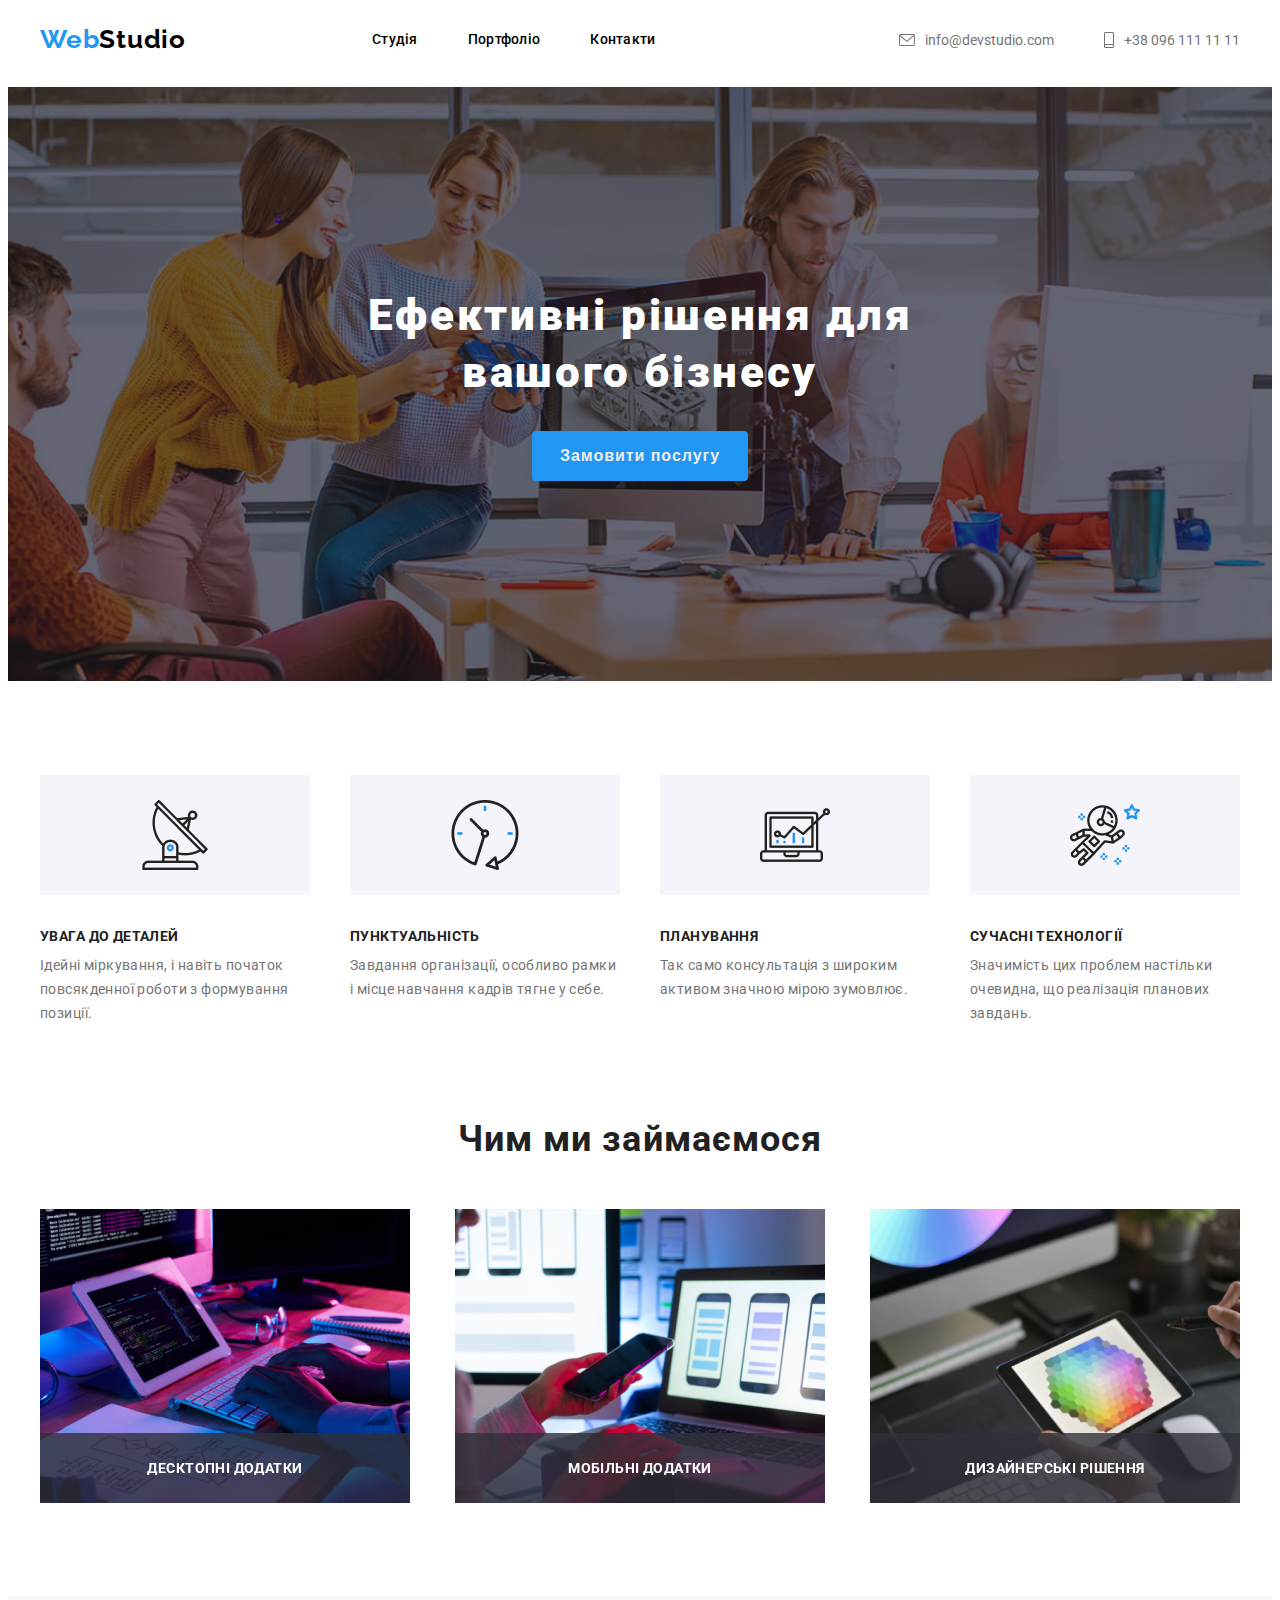
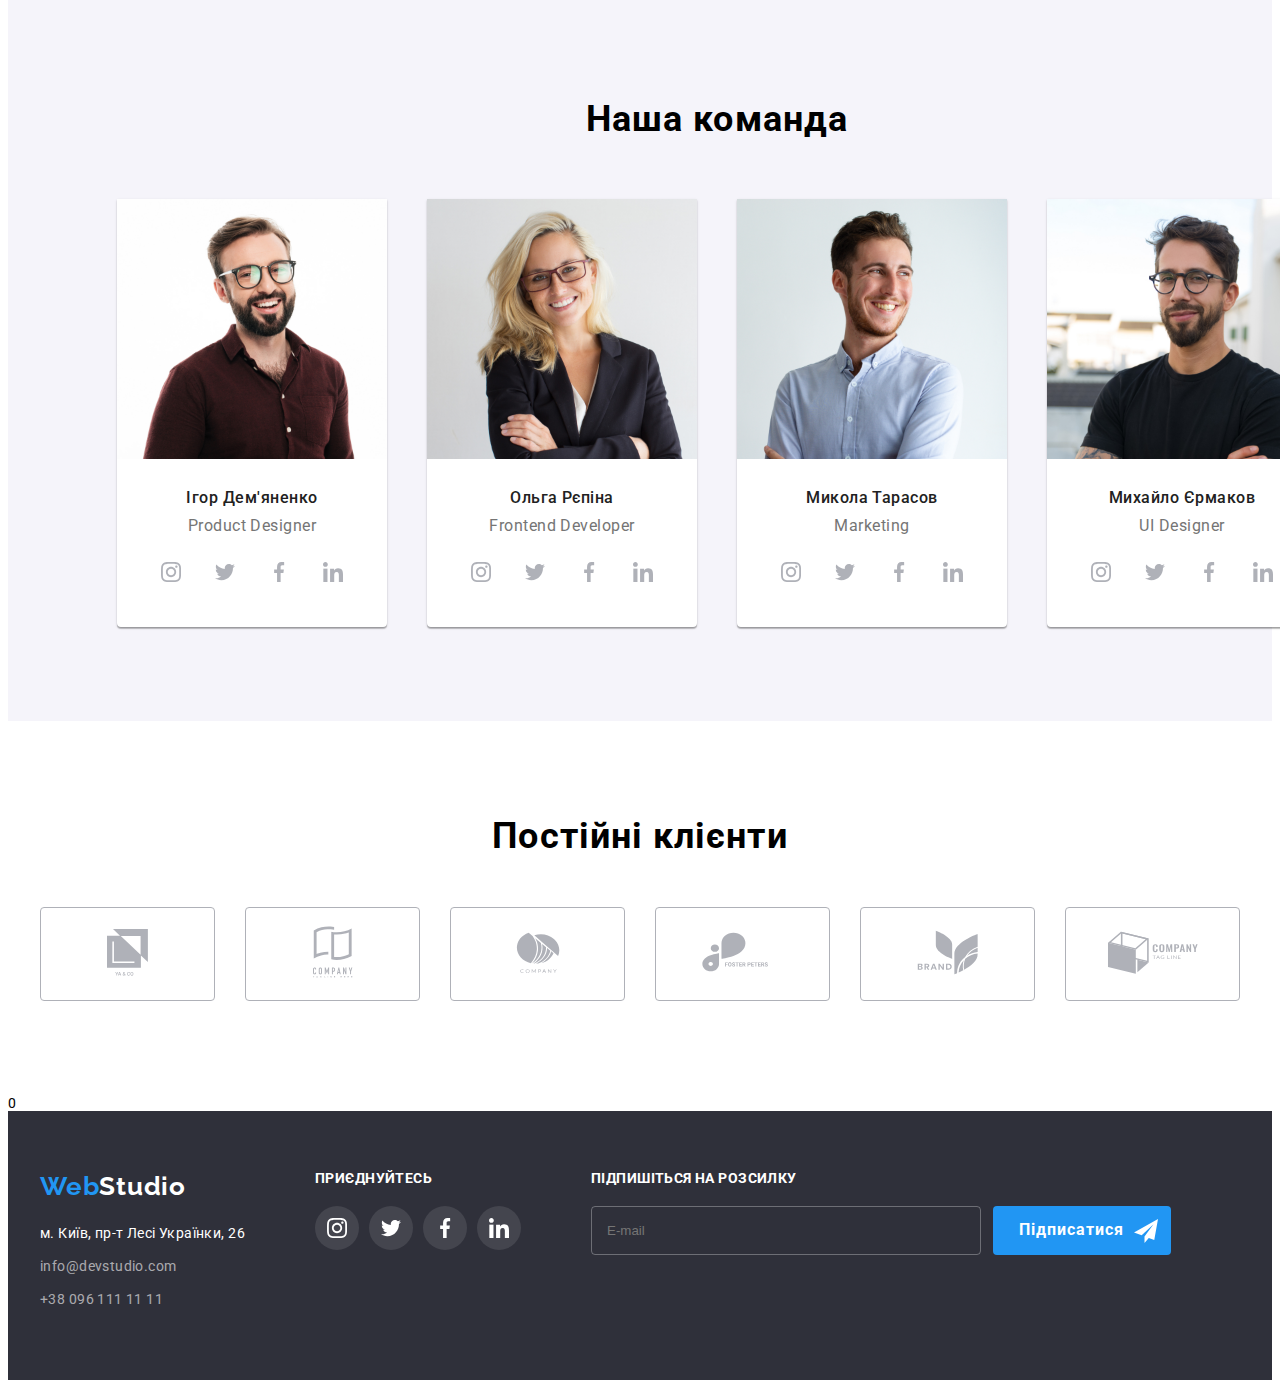
==== index.html @ 71ca3d5e "web2.0" ====
<!DOCTYPE html>
<html lang="en">
    <head>
        <meta charset="UTF-8">
        <meta name="viewport" content="width=device-width, initial-scale=1.0"> 
        <title>Document</title>

        <link
        rel="stylesheet"
        href="https://cdnjs.cloudflare.com/ajax/libs/modern-normalize/2.0.0/modern-normalize.min.css"
        integrity="sha512-4xo8blKMVCiXpTaLzQSLSw3KFOVPWhm/TRtuPVc4WG6kUgjH6J03IBuG7JZPkcWMxJ5huwaBpOpnwYElP/m6wg=="
        crossorigin="anonymous"
        referrerpolicy="no-referrer"/>

         <link rel="preconnect" href="https://fonts.googleapis.com">
         <link rel="preconnect" href="https://fonts.gstatic.com" crossorigin>
         <link href="https://fonts.googleapis.com/css2?family=Raleway:wght@700&family=Roboto:wght@400;500;700;900&display=swap" rel="stylesheet">


        <link rel="stylesheet" href="./css/reset.css">

        <link rel="stylesheet" href="./css/styles.css">

    </head>
    <body id="body">
        <header id="header" class="header">

     
                <div class="container">
                    <div class="header-wrap">
                        <a class="logo">Web<span class="logo-header">Studio</span> </a>
                    
                        <nav class="nav">

                            <ul class="nav-list">
                                <li class="nav-list-item"><a class="nav-list-link" href="./index.html">Студія</a></li>
                                <li class="nav-list-item"><a class="nav-list-link" href="./portfolio.html">Портфоліо</a></li>
                                <li class="nav-list-item"><a class="nav-list-link" href="">Контакти</a></li>
                            </ul>
                            

                        </nav>

                            <ul class="contacts-list">
                                <li class="contact-list-item">
                                    <a class="contact-list-link" href="">
                                        <svg class="contact-list-svg" width="16" height="12">
                                            <use href="./symbol-defs.svg#icon-email"></use>
                                        </svg>
                                        info@devstudio.com
                                    </a>
                                   
                                <li class="contact-list-item">
                                    <a class="contact-list-link" href="">
                                        <svg class="contact-list-svg" width="10" height="16">
                                            <use href="./symbol-defs.svg#icon-phone"></use>
                                        </svg> 
                                        +38 096 111 11 11
                                    </a>
                                    
                                </li>
                            </ul>
                    </div>
                </div>
        </header>

      <main>
        
        
        <!-- <script data-name="BMC-Widget" data-cfasync="false" src="https://cdnjs.buymeacoffee.com/1.0.0/widget.prod.min.js" data-id="75plast" data-description="Support me on Buy me a coffee!" data-message="" data-color="#5F7FFF" data-position="Right" data-x_margin="18" data-y_margin="18"></script> -->

            <section class="section-hero">

            <div class="container">

                <h1 class="section-hero-title">Ефективні рішення для вашого бізнесу</h1>

                <button class="section-hero-btn" data-modal-open>Замовити послугу</button>

            </div>
            </section>

    

    
            <section class="section-features">
                
                    <div class="container">
                        <ul class="feautures-list">
                            <li class="feauture-list-item feautures-list-img-first">
                                <h4 class="feautures-list-title">УВАГА ДО ДЕТАЛЕЙ</h4>
                                <p class="feautures-list-descript">Ідейні міркування, і навіть початок повсякденної роботи з формування позиції.</p>
                            </li>

                            <li class="feauture-list-item feautures-list-img-second">
                                <h4 class="feautures-list-title">ПУНКТУАЛЬНІСТЬ</h4>
                                <p class="feautures-list-descript">Завдання організації, особливо рамки і місце навчання кадрів тягне у себе.</p>
                            </li>

                            <li class="feauture-list-item feautures-list-img-third">
                                <h4 class="feautures-list-title">ПЛАНУВАННЯ</h4>
                                <p class="feautures-list-descript">Так само консультація з широким активом значною мірою зумовлює.</p>
                            </li>

                            <li class="feauture-list-item feautures-list-img-fourth">
                                <h4 class="feautures-list-title">СУЧАСНІ ТЕХНОЛОГІЇ</h4>
                                <p class="feautures-list-descript">Значимість цих проблем настільки очевидна, що реалізація планових завдань.</p>
                            </li>
                        </ul>
                    
                </div>
            </section>


            <section class="section-work">
            <div class="container">
                
                    <h2 class="section-work-title">Чим ми займаємося</h2>

                    <ul class="work-list">
                        <li class="work-list-item">
                            <div class="work-list-wrap">
                                <img class="work-list-img" src="./img/section-work-first.jpg" alt="">
                                <p class="work-list-desc">Десктопні додатки</p>
                            </div>
                        </li>
                        <li class="work-list-item">
                            <div class="work-list-wrap">
                                <img class="work-list-img" src="./img/section-work-second.jpg" alt="">
                                <p class="work-list-desc">Мобільні додатки</p>
                            </div>
                        </li>
                        <li class="work-list-item">
                            <div class="work-list-wrap">
                                <img class="work-list-img" src="./img/section-work-third.jpg" alt="">
                                <p class="work-list-desc">Дизайнерські рішення</p>
                            </div>
                        </li>
                    </ul>

            </div>
            </section>

         

            <section class="section-team">
            <div class="container">
                
                    <h4 class="section-team-title">Наша команда</h4>

                <ul class="team-list">
                    <li class="team-list-item">
                        <img class="team-list-img" src="./img/igor.jpg" alt="">
                        <div>
                            <h4 class="team-list-title">Ігор Дем'яненко</h4>
                            <p class="team-list-descript">Product Designer</p>
                        </div lclass="team-info">

                        <ul class="icons-list">
                            <li class="icons-list-item">
                                <a class="icons-list-link" href="">
                                    <svg  class="icons-list-svg" width="20" height="20">
                                        <use href="./symbol-defs.svg#icon-instagram"></use>
                                    </svg>
                                </a>
                            </li>
                            <li class="icons-list-item">
                                <a class="icons-list-link" href="">
                                    <svg class="icons-list-svg" width="20" height="20">
                                        <use href="./symbol-defs.svg#icon-twitter"></use>
                                    </svg>
                                </a>
                            </li>
                            <li class="icons-list-item">
                                <a class="icons-list-link" href="">
                                    <svg class="icons-list-svg" width="20" height="20">
                                        <use href="./symbol-defs.svg#icon-facebook"></use>
                                    </svg>
                                </a>
                            </li>
                            <li class="icons-list-item">
                                <a class="icons-list-link" href="">
                                    <svg class="icons-list-svg" width="20" height="20">
                                        <use href="./symbol-defs.svg#icon-linkedin"></use>
                                    </svg>
                                </a>
                            </li>
                        </ul>
                    </li>
                    <li class="team-list-item">
                        <img class="team-list-img" src="./img/olga.jpg" alt="">
                        <div class="team-info">
                            <h4 class="team-list-title">Ольга Рєпіна</h4>
                            <p class="team-list-descript">Frontend Developer</p>
                        </div>
                        <ul class="icons-list">
                            <li class="icons-list-item">
                                <a class="icons-list-link" href="">
                                    <svg class="icons-list-svg" width="20" height="20">
                                        <use href="./symbol-defs.svg#icon-instagram"></use>
                                    </svg>
                                </a>
                            </li>
                            <li class="icons-list-item">
                                <a class="icons-list-link" href="">
                                    <svg class="icons-list-svg" width="20" height="20">
                                        <use href="./symbol-defs.svg#icon-twitter"></use>
                                    </svg>
                                </a>
                            </li>
                                 <li class="icons-list-item">
                                    <a class="icons-list-link" href="">
                                        <svg class="icons-list-svg" width="20" height="20">
                                            <use href="./symbol-defs.svg#icon-facebook"></use>
                                        </svg>
                                    </a>
                                </li>
                            <li class="icons-list-item">
                                <a class="icons-list-link" href="">
                                    <svg class="icons-list-svg" width="20" height="20">
                                        <use href="./symbol-defs.svg#icon-linkedin"></use>
                                    </svg>
                                </a>
                            </li>
                        </ul>
                    </li>

                    <li class="team-list-item">
                        <img class="team-list-img" src="./img/mikola.jpg" alt="">
                        <div class="team-info">
                            <h4 class="team-list-title">Микола Тарасов</h4>
                            <p class="team-list-descript">Marketing</p>
                        </div>
                             <ul class="icons-list">
                                <li class="icons-list-item">
                                    <a class="icons-list-link" href="">
                                        <svg class="icons-list-svg" width="20" height="20">
                                            <use href="./symbol-defs.svg#icon-instagram"></use>
                                        </svg>
                                    </a>
                                </li>
                                <li class="icons-list-item">
                                    <a class="icons-list-link" href="">
                                        <svg class="icons-list-svg" width="20" height="20">
                                            <use href="./symbol-defs.svg#icon-twitter"></use>
                                       </svg>
                                    </a>
                                </li>
                                                                <li class="icons-list-item">
                                    <a class="icons-list-link" href="">
                                        <svg class="icons-list-svg" width="20" height="20">
                                            <use href="./symbol-defs.svg#icon-facebook"></use>
                                        </svg>
                                    </a>
                                </li>
                                <li class="icons-list-item">
                                    <a class="icons-list-link" href="">
                                        <svg class="icons-list-svg" width="20" height="20">
                                            <use href="./symbol-defs.svg#icon-linkedin"></use>
                                        </svg>
                                    </a>
                                </li>
                            </ul>
                    </li>

                    <li class="team-list-item">
                        <img class="team-list-img" src="./img/mikhaylo.jpg" alt="">
                        <div class="team-info">
                            <h4 class="team-list-title">Михайло Єрмаков</h4>
                            <p class="team-list-descript">UI Designer</p>
                        </div>
                            <ul class="icons-list">
                                <li class="icons-list-item">
                                    <a class="icons-list-link" href="">
                                        <svg class="icons-list-svg" width="20" height="20">
                                            <use href="./symbol-defs.svg#icon-instagram"></use>
                                        </svg>
                                    </a>
                                </li>
                                <li class="icons-list-item">
                                    <a class="icons-list-link" href="">
                                        <svg class="icons-list-svg" width="20" height="20">
                                            <use href="./symbol-defs.svg#icon-twitter"></use>
                                        </svg>
                                    </a>
                                </li>
                                                                <li class="icons-list-item">
                                    <a class="icons-list-link" href="">
                                        <svg class="icons-list-svg" width="20" height="20">
                                            <use href="./symbol-defs.svg#icon-facebook"></use>
                                        </svg>
                                    </a>
                                </li>
                                <li class="icons-list-item">
                                    <a class="icons-list-link" href="">
                                        <svg class="icons-list-svg" width="20" height="20">
                                            <use href="./symbol-defs.svg#icon-linkedin"></use>
                                        </svg>
                                    </a>
                                </li>
                            </ul>

                        </li>
                    </ul>
                </div>
            </section>

            <section class="section-clients">
                <div class="container">
                    <h4 class="client-title">Постійні клієнти</h4>

                    <ul class="client-ico-list">
                        <li class="client-ico-item">
                            <a href="" class="client-ico-link">
                                <svg width="41" height="47" class="client-ico-svg">
                                    <use href="./symbol-defs.svg#icon-clients"></use>
                                </svg>
                            </a>
                        </li>
                        <li class="client-ico-item">
                            <a href="" class="client-ico-link">
                                <svg width="40" height="52" class="client-ico-svg">
                                    <use href="./symbol-defs.svg#icon-clients-second"></use>
                                </svg>
                            </a>
                        </li>
                        <li class="client-ico-item">
                            <a href="" class="clients-ico-link">                        
                                <svg width="44" height="41" class="client-ico-svg">
                                    <use href="./symbol-defs.svg#icon-clients-third"></use>
                                </svg>
                            </a>
                        </li>
                        <li class="client-ico-item">
                            <a href="" class="client-ico-link">
                                <svg width="88" height="40" class="client-ico-svg">
                                    <use href="./symbol-defs.svg#icon-clients-fourth"></use>
                                </svg>
                            </a>
                        </li>
                        <li class="client-ico-item">
                            <a href="" class="client-ico-link">
                                <svg width="62" height="45" class="client-ico-svg">
                                    <use href="./symbol-defs.svg#icon-clients-fifth"></use>
                                </svg>
                            </a>
                        </li>
                        <li class="client-ico-item">
                            <a href="" class="client-ico-link">
                                <svg width="94" height="43" class="client-ico-svg">
                                    <use href="./symbol-defs.svg#icon-clients-sixth"></use>
                                </svg>
                            </a>
                        </li>
                    </ul>
                </div>
            </section>
        </main>
0
  

        <footer class="footer">
            <div class="container">
                <div class="footer-wrap">
                    <div class="footer-addres">
                        <a class="logo" href="">Web<span class="logo-footer">Studio</span> </a>
            
                        <address class="adress">
    
                        <ul class="adress-list">
                            <li class="adress-list-item"><a class="adress-list-link adress-list-location-link" href="https://www.google.com.ua/maps/place/%D0%B1%D1%83%D0%BB.+%D0%9B%D0%B5%D1%81%D0%B8+%D0%A3%D0%BA%D1%80%D0%B0%D0%B8%D0%BD%D0%BA%D0%B8,+26,+%D0%9A%D0%B8%D0%B5%D0%B2,+02000/@50.4265841,30.5358109,17z/data=!4m6!3m5!1s0x40d4cf0e033ecbe9:0x57a4dffefec77da0!8m2!3d50.4265807!4d30.5383858!16s%2Fg%2F1tctq5jv?hl=ru&entry=ttu" target="_blank">м. Київ, пр-т Лесі Українки, 26</a></li>
                            <li class="adress-list-item"><a class="adress-list-link" href="mailto:info@devstudio.com">info@devstudio.com</a></li>
                            <li class="adress-list-item"><a class="adress-list-link" href="tel:+38 096 111 11 11">+38 096 111 11 11</a></li>
                        </ul>
                    </address>
                    </div>

                    <div class="join-ico">
                        <h6 class="join-ico-title">приєднуйтесь</h6>

                        <ul class="join-list">
                            <li class="join-list-item">
                                <a class="join-list-link" href="">
                                    <svg class="join-list-svg" width="20" height="20">
                                        <use href="./symbol-defs.svg#icon-instagram"></use>
                                    </svg>
                                </a>
                            </li>
                            <li class="join-list-item">
                                <a class="join-list-link" href="">
                                    <svg class="join-list-svg" width="20" height="20">
                                        <use href="./symbol-defs.svg#icon-twitter"></use>
                                    </svg>
                                </a>
                            </li>
                            <li class="join-list-item">
                                <a class="join-list-link" href="">
                                    <svg class="join-list-svg" width="20" height="20">
                                        <use href="./symbol-defs.svg#icon-facebook"></use>
                                    </svg>
                                </a>
                            </li>
                            <li class="join-list-item">
                                <a class="join-list-link" href="">
                                    <svg class="join-list-svg" width="20" height="20">
                                        <use href="./symbol-defs.svg#icon-linkedin"></use>
                                    </svg>
                                </a>
                            </li>
                        </ul>
                    </div>
                    <div class="footer-form-div">
                        <h6 class="footer-fotm-title">Підпишіться на розсилку</h6>

                        <form class="footer-form">
                            <input class="footer-form-input" type="email" name="user-email" placeholder="E-mail">
                            <button class="footer-form-btn" type="submit">
                                Підписатися
                                <a class="footer-form-link" href="#">
                                    <svg class="footer-form-svg" width="24" height="24">
                                        <use href="./symbol-defs.svg#icon-footer-form-svg"></use>
                                    </svg>
                                </a>
                            </button>
                        </form>

                    </div>
                </div>
            </div>
        </footer>
        <div class="backdrop is-hidden" data-modal>
            <div class="modal">
                <p class="modal-desc">Залиште свої дані, ми вам передзвонимо</p>

                <button class="modal-btn-close" data-modal-close>
                   
                        <svg class="modal-svg-close" width="11" height="11">
                            <use href="./symbol-defs.svg#icon-close-modal"></use>
                        </svg>   
                </button>
                <form class="modal-form" action="">
                    <label for="" class="modal-label" >
                        <span class="modal-name-span">Ім'я</span>
                        <span class="modal-span">
                            <input class="input-name" type="name"  name="user-name" minlength="3" maxlength="10" required>
                                <svg class="modal-svg" width="12" height="12">
                                    <use href="./symbol-defs.svg#icon-person-modal"></use>
                                </svg>
                        </span>
                    </label>
                    <label for="" class="modal-label" >
                        <span class="modal-name-span">Телефон</span>
                        <span class="modal-span">
                            <input class="input-tel" type="tel"  name="user-tel" pattern="^380\d{9}$" maxLength="12" required>
                                <svg class="modal-svg" width="13" height="13">
                                    <use href="./symbol-defs.svg#icon-phone-modal"></use>
                                </svg>
                        </span>
                    </label>
                    <label for="" class="modal-label">
                        <span class="modal-name-span">Пошта</span>
                        <span class="modal-span">
                            <input class="input-email" type="email"  name="user-email" required>
                                <svg class="modal-svg" width="15" height="12">
                                    <use href="./symbol-defs.svg#icon-email-modal"></use>
                                </svg>
                        </span>
                    </label>
                    <label for="" class="modal-label modal-label-texarea">
                        <span class="modal-name-span">Коментар</span>
                        <textarea class="modal-texarea" name="user-message"></textarea>
                    </label>
                        <div class="modal-coment-wrap">
                            <input class="input-coment" type="checkbox" name="user-privacy" required>
                            <span class="modal-span modal-span-privacy">Погоджуюся з розсилкою та приймаю <a class="modal-privacy-link" href="">Умови договору</a></span>
                        </div>
                        <button class="modal-btn-send" type="submit">Відправити</button>
                   
                </form>
            </div>
        </div>
        <script src="./fixed-header.js"></script>
        <script src="./script.js"></script>
        
    </body>
</html>
---- css/styles.css ----
:root{
  --black-main-color: rgba(0, 0, 0, 1);
  --blue-main-color: rgba(33, 150, 243, 1);
  --descript-and-header-color: rgba(33, 33, 33, 1);
  --p-color: rgba(117, 117, 117, 1);
  --bg-color: rgba(47, 48, 58, 1);
  --white-main-color: rgba(236, 236, 236, 1);
  --footer-mail-number-color: rgba(255, 255, 255, 0.6);
  --adress-hero-color: rgba(255, 255, 255, 1);
  --team-bg-color: rgba(245, 244, 250, 1);
  --bgimg-color:rgba(245, 244, 250, 1);
  --section-hero-bg-color-for-img:rgba(47, 48, 58, 0.4);
}
    /* ----- */

    .backdrop {
      position: fixed;
      top: 0;
      left: 0;
      width: 100%;
      height: 100%;
      background-color: rgba(0, 0, 0, 0.5);
      opacity: 1;
    }
    
    .backdrop.is-hidden {
      opacity: 0;
      pointer-events: none;
    }
    
    .modal {
      position: absolute;
      top: 50%;
      left: 50%;
      max-width: 528px;
      max-height: 581px;
      background-color: var(--adress-hero-color);
      transform: translate(-50%, -50%);
    
      padding: 40px;
    
      display: flex;
      flex-direction: column;
    }
    
    .modal-desc{
        font-size: 20px;
        font-weight: 700;
        line-height: 1.1;
        letter-spacing: 0.03em;
        text-align: center;
    
        padding-bottom: 12px;
    }
    
    .modal-name-span{
        font-size: 12px;
        font-weight: 400;
        line-height: 1.1;
        letter-spacing: 0.01em;
    
        color: var(--p-color);
    
        padding-bottom: 4px;
    }
    
    .modal-btn-close{
        position: absolute;
    
        padding: 6px;
    
        top: 14px;
        right: 14px;
    }
    
    .modal-btn-close:hover{
        color: var(--blue-main-color);
    }
    
    .modal-close-link{
        position: sticky;
    
        width: 30px;
        height: 30px;
    
        display: flex;
        justify-content: center;
        align-items: center;
    
        border-radius: 50%;
    }
    
    .modal-link:focus-within{
        color: var(--blue-main-color);
    }
    
    .modal-svg-close{
        fill: currentColor;
    }
    
    .modal-form{
        display: flex;
        flex-direction: column;
        gap: 10px;
    }
    

    
    .input-name, .input-email, .input-tel{
        width: 100%;
        height: 40px;
    
        padding-left: 42px;
    
        border-radius: 4px;
    
        border: 1px solid rgba(33, 33, 33, 0.2)
    }
    
    .input-tel, .input-email, .input-name, .input-coment, .modal-texarea:focus-within{
        outline-color: var(--blue-main-color);
    }
    
    .modal-span{
        position: relative;
    }
    
    .modal-svg{
        fill: currentColor;
    
        position: absolute;
    
        top: 0px;
        left: 12px;
    }
    
    .modal-coment-wrap{
        padding-bottom: 30px;
    }
    
    .modal-span-privacy{
        font-size: 14px;
        font-weight: 400;
        line-height: 1.7;
        letter-spacing: 0.03em;
    
        padding-left: 8px;
    }
    
    .modal-privacy-link{
        color: var(--blue-main-color);
    
        border-bottom: 1px solid var(--blue-main-color);
    }
    
    
    
    .modal-texarea{
        resize: none;
    
        min-width: 448px;
        min-height: 138px;
    
        border: 1px solid rgba(33, 33, 33, 0.2)
    }
    
    .modal-btn-send{
        font-size: 16px;
        font-weight: 700;
        line-height: 1.8;
        letter-spacing: 0.06em;
    
        color: var(--adress-hero-color);
        background-color: var(--blue-main-color);
    
        padding: 10px 52px;
    
        display: block;
        margin: 0 auto;
    }
    
    .no-scroll {
      overflow: hidden;
    }


.container{
  padding-left: 15px;
  padding-right: 15px;  
  width: 1200px;
  margin: 0 auto;
}


.header{
  padding: 24px 0;
  position: fixed;
  width: 100%;
  top: 0;
  left: 0;
  background-color: white;
}

.header-wrap{
  display: flex;
  align-items: center;
  gap: 93px;
}

      /* ico-header */
.contacts-list{
  display: flex;
  align-items: center;
  gap: 50px;
  margin-left: auto;
}

.contact-list-link{
  display: flex;
  align-items: center;
  gap: 10px;
  color: var(--p-color);
}

.contact-list-item:hover{
  color: var(--blue-main-color);
}


.contact-list-svg{
  fill: currentColor;
}
      /* ico-team */
.icons-list{
  display: flex;
  gap: 10px;
  justify-content: center;

  margin-top: 16px;
}

.icons-list-link{
  width: 44px;
  height: 44px;
  display: flex;
  align-items: center;
  justify-content: center;
  border-radius: 50%;
  color: rgba(175, 177, 184);
}

.icons-list-link:hover{
  color: var(--adress-hero-color);
  background-color: var(--blue-main-color);
}

.icons-list-svg{
  fill: currentColor;
}

      /* ico-clients */

.client-ico-list{
  display: flex;
  gap: 30px;
}

.client-ico-item{
  flex-basis: calc((100% - 150px) / 6);
  display: flex;
  align-items: center;
  justify-content: center;
  height: 92px;
  border-radius: 4px;
  border: solid 1px;
  color: rgba(175, 177, 184);
}

.client-ico-item:hover{
  color: var(--blue-main-color);
  border-color: var(--blue-main-color);
}

.client-ico-svg{
  fill: currentColor;
}

      /* ico-join */
.join-list{
  display: flex;
  align-items: center;
  gap: 10px;
  color: var(--p-color);
}

.join-list-link{
  width: 44px;
  height: 44px;
  display: flex;
  align-items: center;
  justify-content: center;
  border-radius: 50%;
  color: var(--adress-hero-color);
  background-color: rgba(255, 255, 255, 0.1);
}

.join-list-link:hover{
  background-color: var(--blue-main-color);
}

.join-list-svg{
  fill: currentColor;
}
   /* Лого */



  .logo{
      font-family: Raleway;
      font-size: 26px;
      font-weight: 700;
      line-height: 31px;
      letter-spacing: 0.03em;
      text-decoration: none;

      color: var(--blue-main-color);
  }
     
  .logo-header{
      color: var(--black-main-color);
  }

  .logo-footer{
      color: var(--adress-hero-color);
  }

body{
  font-family: Roboto;
  font-size: 14px;
}
      /* Шапка */

.nav-list{
  display: flex;
  gap: 50px;

  margin-left: 93px;
}

.nav-list-link:hover{
  color: var(--blue-main-color);
}

.nav-list-item, .nav-list-link, .contacts-list-item{
  font-weight: 500;
  line-height: 1.1;
  letter-spacing: 0.02em;
}

   

  .section-hero{
      background-color: var(--bg-color);

      padding: 200px 0;

      background-image: linear-gradient(to right, rgba(47, 48, 58, 0.4), rgba(47, 48, 58, 0.4)), url("./img/hero-bg.png");
      background-repeat: no-repeat;
      background-position: center;
      background-size: cover;
  }

.section-hero-title{
  font-weight: 900;
  font-size: 44px;
  line-height: 1.3;
  letter-spacing: 0.06em;
  text-align: center;
  color: var(--adress-hero-color);
  max-width: 696px;
  margin: 0 auto;
}

.section-hero-btn{
   background-color: var(--blue-main-color);
   color: var(--white-main-color);

  font-size: 16px;
  font-weight: 700;
  line-height: 1,8;
  letter-spacing: 0.06em;
  text-align: center;
  width: 216px;
  height: 50px;
  border-radius: 4px;
  display: block;
  margin: 0 auto;
  margin-top: 30px;
}
    
  .section-features{
      padding: 94px 0;
  }

.feautures-list{
  display: flex;
  justify-content: space-between;
}

.feautures-list-title, .feautures-list-descript{
  letter-spacing: 0.03em;
  text-align: left;
}

.feautures-list-title{
  font-weight: 700;
  line-height: 1,1;
  color: var(--descript-and-header-color);
  padding-bottom: 10px;

  padding-top: 30px;
}

.feautures-list-img-first::before{
  content: "";

  background-image: url("./img/antena.png");
  width: 270px;
  height: 120px;
  display: inline-block;
  background-repeat: no-repeat;

  background-color: var(--bgimg-color);

  background-position: center;
}

.feautures-list-img-second::before{
  content: "";

  background-image: url("./img/clock.png");
  width: 270px;
  height: 120px;
  display: inline-block;
  background-repeat: no-repeat;

  background-color: var(--bgimg-color);
  
  background-position: center;
}

.feautures-list-img-third::before{
  content: "";

  background-image: url("./img/diagramma.png");
  width: 270px;
  height: 120px;
  display: inline-block;
  background-repeat: no-repeat;

  background-color: var(--bgimg-color);
  
  background-position: center;
}

.feautures-list-img-fourth::before{
  content: "";

  background-image: url("./img/astronaut.png");
  width: 270px;
  height: 120px;
  display: inline-block;
  background-repeat: no-repeat;

  background-color: var(--bgimg-color);
  
  background-position: center;
}

.feautures-list-descript{
  font-weight: 400;
  line-height: 1.7;
  color: var(--p-color);

  max-width: 270px;
}
 
  .section-work{
      padding-bottom: 94px;
  }

.work-list{
  display: flex;
  flex-direction: row;
  justify-content: space-between;
}

.work-list-wrap{
  position: relative;
}

.work-list-img{
  width: 370px;
  height: 294px;
}

.work-list-desc{
  font-size: 14px;
  font-weight: 700;
  line-height: 1.1;
  letter-spacing: 0.03em;
  text-align: center;
  text-transform: uppercase;

  color: var(--adress-hero-color);

  position: absolute;
  bottom: 0;
  left: 0;

  width: 100%;
  height: 70px;
  background-color: rgba(47, 48, 58, 0.8);

  display: flex;
  justify-content: center;
  align-items: center;
}
      

  .section-team{
      background: var(--team-bg-color);
      padding: 94px;
  }

.section-work-title, .section-team-descript{
  font-size: 36px;
  font-weight: 700;
  line-height: 1.1;
  letter-spacing: 0.03em;
  text-align: center;

  margin-bottom: 50px;

  color: var(--descript-and-header-color);
}

.section-team-title{
  text-align: center;
  margin-bottom: 50px;
  font-size: 36px;
  font-weight: 700;
  line-height: 1.6;
  letter-spacing: 0.03em;
}

.team-list-title, .team-list-descript{
  font-size: 16px;
  line-height: 1.1;
  letter-spacing: 0.03em;
  text-align: center;
}


.team-list-item{
  background: var(--adress-hero-color);
  height: 428px;
  border-radius: 0px 0px 4px 4px;
  box-shadow: 0px 2px 1px 0px rgba(0, 0, 0, 0.2), 0px 1px 1px 0px rgba(0, 0, 0, 0.14), 0px 1px 3px 0px rgba(0, 0, 0, 0.12);
}

.team-list-img{
  width: 270px;
  height: 260px;
}

.team-list-title{
  color: var(--descript-and-header-color);
  margin-bottom: 10px;
  font-weight: 500;
  margin-top: 30px;
}

.team-list-descript{
  color: var(--p-color);
  font-weight: 400;
}

.team-list{
  display: flex;
  justify-content: space-between;
}

.icon-list-item{
  padding: 12px;
}
      /* clients */
.section-clients{
padding-top: 94px;
padding-bottom: 94px;
}

.client-title{
  font-size: 36px;
  font-weight: 700;
  line-height: 42px;
  letter-spacing: 0.03em;
  text-align: center;

  margin-bottom: 50px;
}


      /* Футер */
  .footer{
      background: var(--bg-color);
      padding: 60px 0;
  }

.footer-wrap{
  display: flex;
  gap: 70px;
}

.footer-ico-list{
  display: flex;
  gap: 10px;

  margin-top: 20px;
}

.join-ico-title{
  font-size: 14px;
  font-weight: 700;
  line-height: 1.1;
  letter-spacing: 0.03em;
  text-transform: uppercase;

  margin-bottom: 20px;

  color: var(--adress-hero-color);
}

.adress{
margin-top: 20px;
}

.adress-list-link{
  font-size: 14px;
  font-weight: 400;
  line-height: 1.7;
  letter-spacing: 0.03em;
  text-align: left;
  color: var(--footer-mail-number-color);
  text-decoration: none;
}

.adress-list-location-link{
  color: var(--adress-hero-color);
}

.adress-list-item{
  margin-bottom: 9px;
}
.footer-fotm-title{
  font-size: 14px;
  font-weight: 700;
  line-height: 1.1;
  letter-spacing: 0.03em;
  text-transform: uppercase;

  color: var(--adress-hero-color);

  padding-bottom: 20px;
}

.footer-form{
  display: flex;
  gap: 12px;
}

.footer-form-input{
  background-color: inherit;
  border: 1px solid rgba(255, 255, 255, 0.3);
  border-radius: 4px;

  padding: 15px;

  width: 358px;

  color: var(--adress-hero-color);
}

.footer-form-input{
  outline: none;
}

.footer-form-btn{
  font-family: Roboto;
  font-size: 16px;
  font-weight: 700;
  line-height: 1.8;
  letter-spacing: 0.06em;
  text-align: center;
  
  color: var(--adress-hero-color);
  background-color: var(--blue-main-color);

  padding: 10px 13px 10px 26px;

  display: flex;
  align-items: center;
  gap: 10px;

  border-radius: 4px;
}

.footer-form-link{
  color: var(--adress-hero-color);

  width: 24px;
  height: 24px;
}

.footer-form-svg{
  fill: currentColor;
}
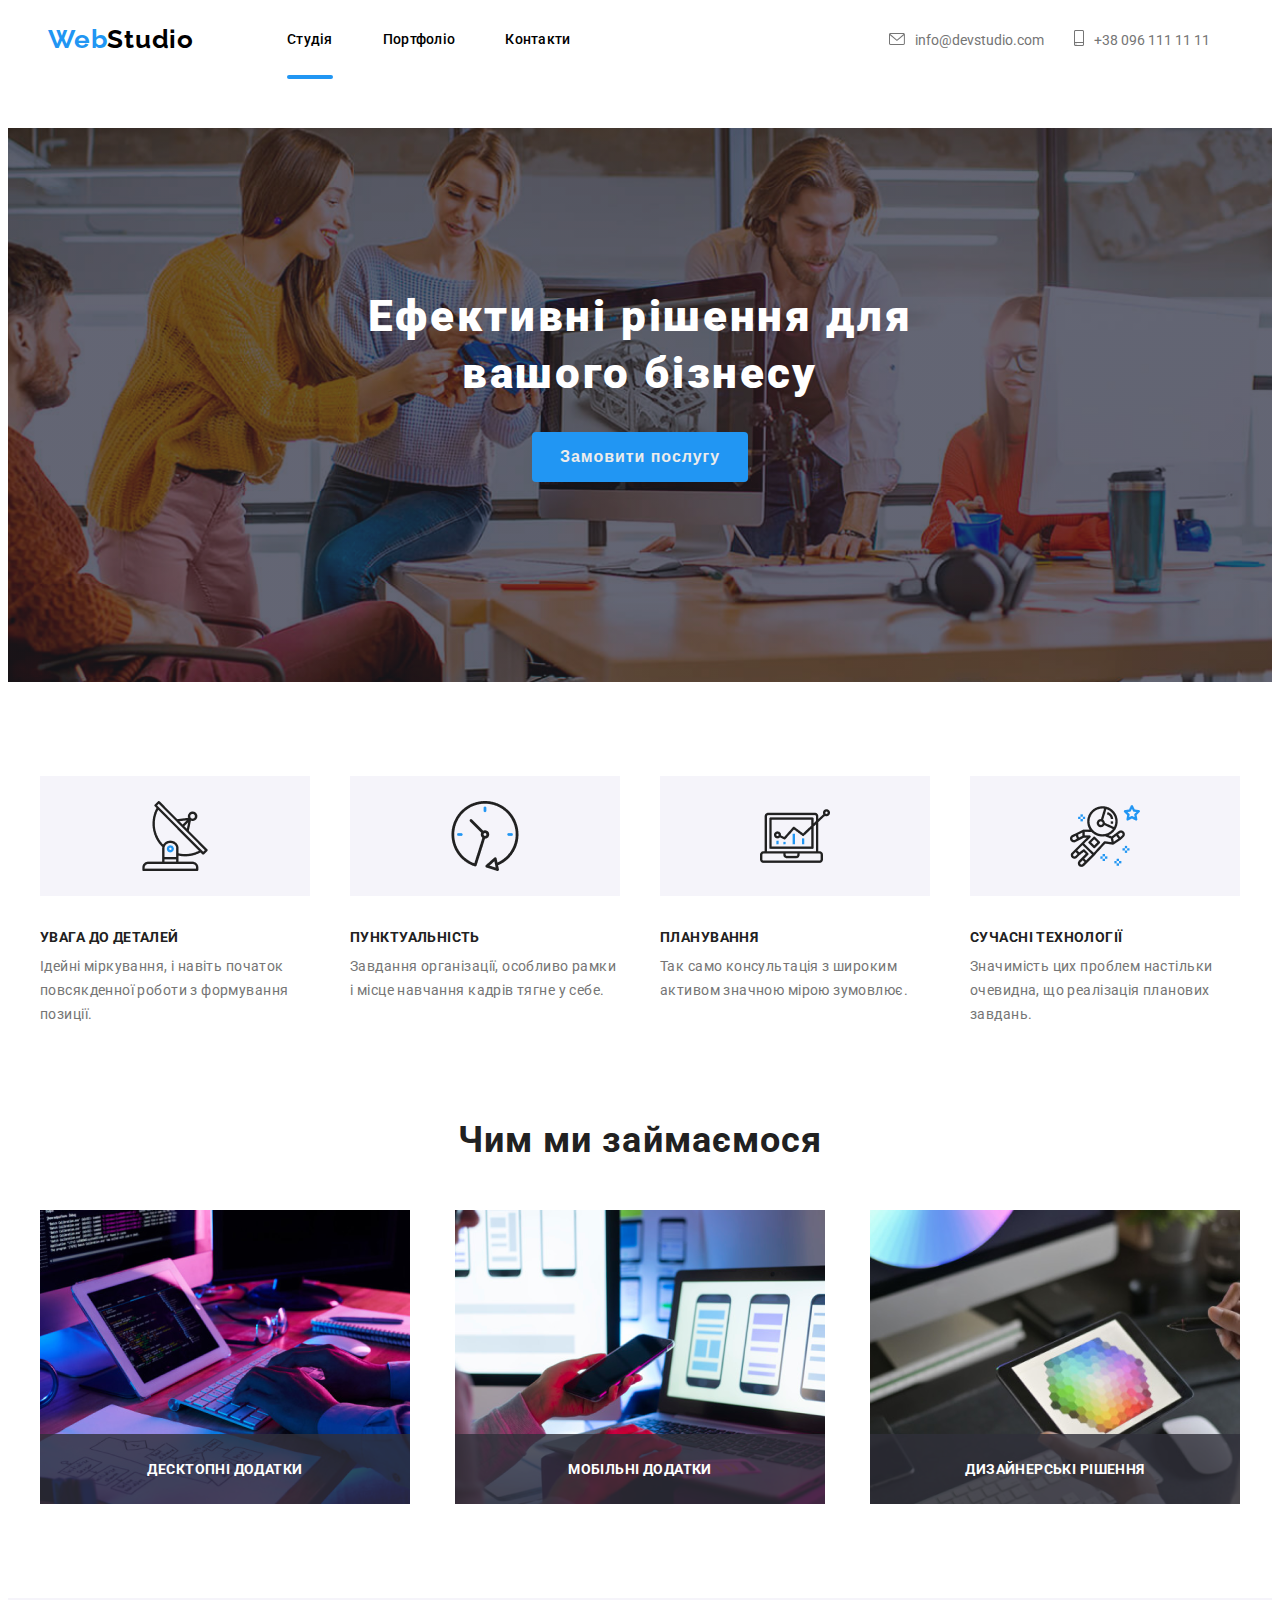
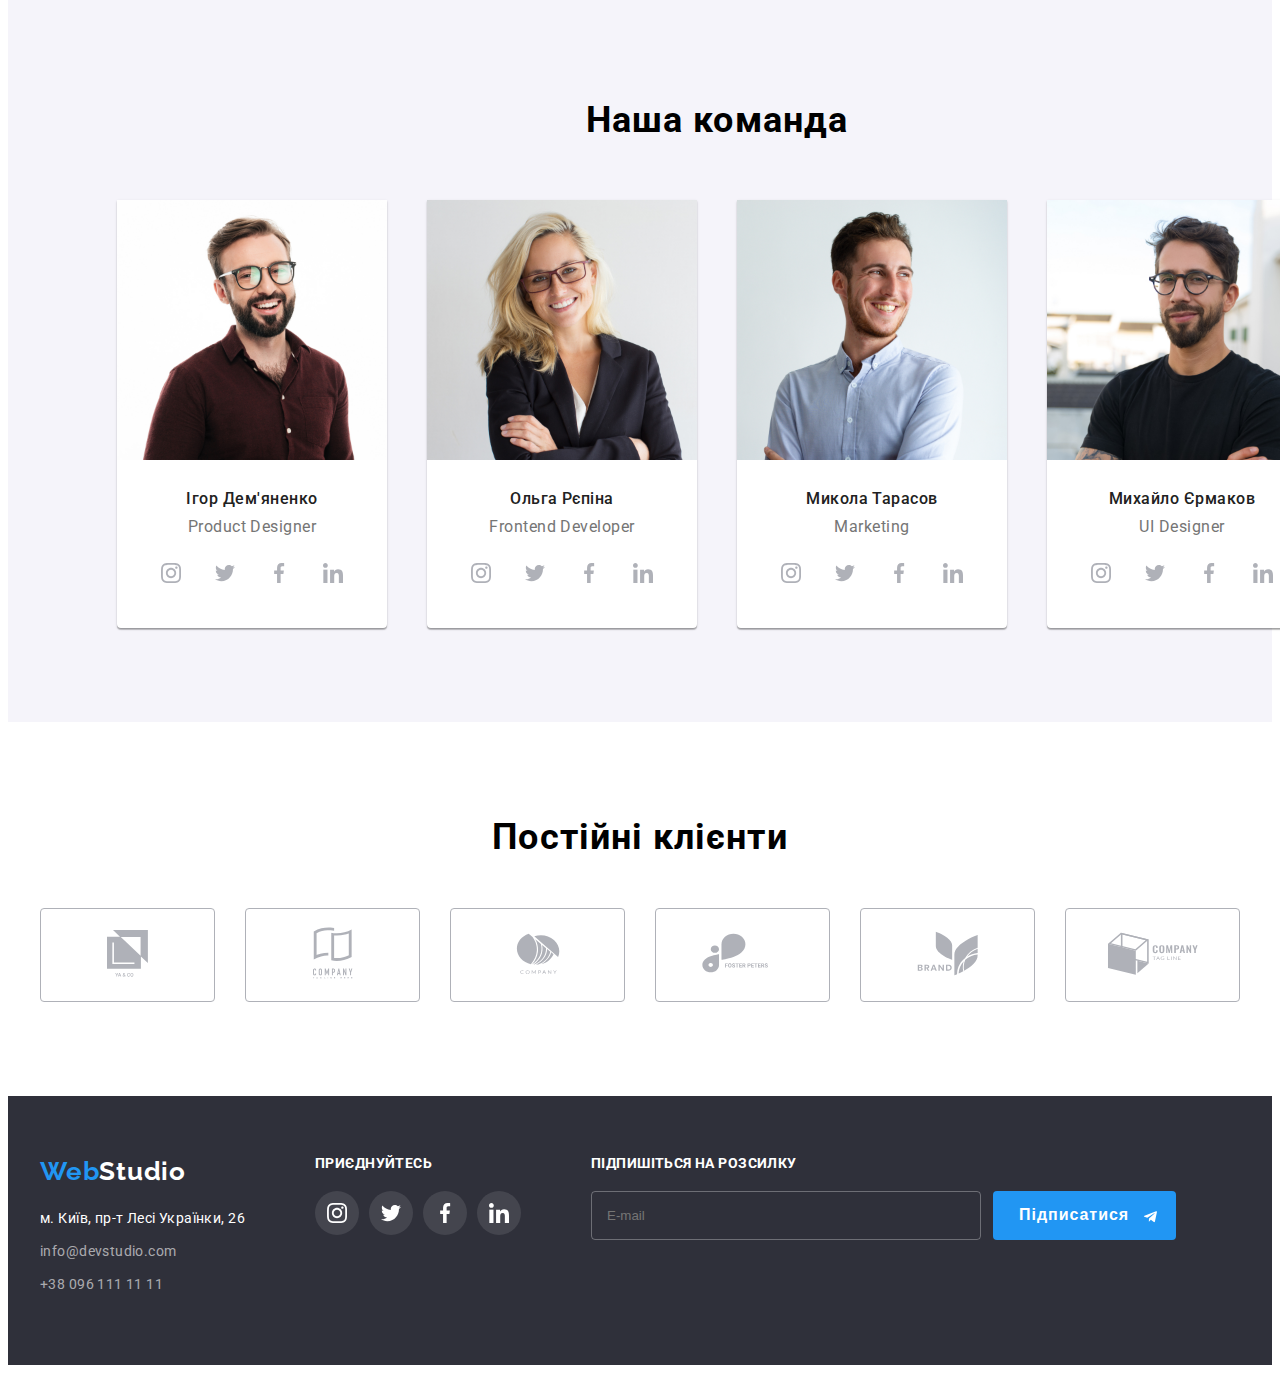
==== commit 9dd9b6f1: "27" ====
--- a/index.html
+++ b/index.html
@@ -3,7 +3,7 @@
     <head>
         <meta charset="UTF-8">
         <meta name="viewport" content="width=device-width, initial-scale=1.0"> 
-        <title>Document</title>
+        <title>WebStudio</title>
 
         <link
         rel="stylesheet"
@@ -21,23 +21,24 @@
 
         <link rel="stylesheet" href="./css/styles.css">
 
+        <link rel="stylesheet" href="https://cdnjs.cloudflare.com/ajax/libs/animate.css/4.1.1/animate.min.css"/>
+
     </head>
     <body id="body">
         <header id="header" class="header">
 
-     
+            <!-- інформація з верху сайта -->
                 <div class="container">
                     <div class="header-wrap">
-                        <a class="logo">Web<span class="logo-header">Studio</span> </a>
+                        <a class="logo" href="./index.html">Web<span class="logo-header">Studio</span></a>
                     
                         <nav class="nav">
 
                             <ul class="nav-list">
-                                <li class="nav-list-item"><a class="nav-list-link" href="./index.html">Студія</a></li>
-                                <li class="nav-list-item"><a class="nav-list-link" href="./portfolio.html">Портфоліо</a></li>
-                                <li class="nav-list-item"><a class="nav-list-link" href="">Контакти</a></li>
+                                <li class="nav-list-item"><a class="nav-list-link nav-list-link-current" href="./index.html">Студія</a></li>
+                                <li class="nav-list-item"><a class="nav-list-link nav-list-link-sec" href="./portfolio.html">Портфоліо</a></li>
+                                <li class="nav-list-item"><a class="nav-list-link nav-list-link-third" href="">Контакти</a></li>
                             </ul>
-                            
 
                         </nav>
 
@@ -45,19 +46,18 @@
                                 <li class="contact-list-item">
                                     <a class="contact-list-link" href="">
                                         <svg class="contact-list-svg" width="16" height="12">
-                                            <use href="./symbol-defs.svg#icon-email"></use>
-                                        </svg>
-                                        info@devstudio.com
-                                    </a>
-                                   
+                                            <use href="./symbol-defs.svg#icon-letter-header"></use>
+                                        </svg>
+                                    </a>
+                                    <a class="contact-list-link header-link-mail" href="mailto:info@devstudio.com">info@devstudio.com</a>
+                                </li>
                                 <li class="contact-list-item">
                                     <a class="contact-list-link" href="">
                                         <svg class="contact-list-svg" width="10" height="16">
-                                            <use href="./symbol-defs.svg#icon-phone"></use>
-                                        </svg> 
-                                        +38 096 111 11 11
-                                    </a>
-                                    
+                                            <use href="./symbol-defs.svg#icon-phone-header"></use>
+                                        </svg>
+                                    </a>
+                                    <a class="contact-list-link header-link-number" href="tel:+38 096 111 11 11">+38 096 111 11 11</a>
                                 </li>
                             </ul>
                     </div>
@@ -65,9 +65,7 @@
         </header>
 
       <main>
-        
-        
-        <!-- <script data-name="BMC-Widget" data-cfasync="false" src="https://cdnjs.buymeacoffee.com/1.0.0/widget.prod.min.js" data-id="75plast" data-description="Support me on Buy me a coffee!" data-message="" data-color="#5F7FFF" data-position="Right" data-x_margin="18" data-y_margin="18"></script> -->
+                <!-- секція герой -->
 
             <section class="section-hero">
 
@@ -80,7 +78,7 @@
             </div>
             </section>
 
-    
+                <!-- особливасті -->
 
     
             <section class="section-features">
@@ -111,6 +109,7 @@
                 </div>
             </section>
 
+                <!-- особливасті -->
 
             <section class="section-work">
             <div class="container">
@@ -141,7 +140,7 @@
             </div>
             </section>
 
-         
+                 <!-- команда(картинки 4) -->
 
             <section class="section-team">
             <div class="container">
@@ -160,28 +159,28 @@
                             <li class="icons-list-item">
                                 <a class="icons-list-link" href="">
                                     <svg  class="icons-list-svg" width="20" height="20">
-                                        <use href="./symbol-defs.svg#icon-instagram"></use>
-                                    </svg>
-                                </a>
-                            </li>
-                            <li class="icons-list-item">
-                                <a class="icons-list-link" href="">
-                                    <svg class="icons-list-svg" width="20" height="20">
-                                        <use href="./symbol-defs.svg#icon-twitter"></use>
-                                    </svg>
-                                </a>
-                            </li>
-                            <li class="icons-list-item">
-                                <a class="icons-list-link" href="">
-                                    <svg class="icons-list-svg" width="20" height="20">
-                                        <use href="./symbol-defs.svg#icon-facebook"></use>
-                                    </svg>
-                                </a>
-                            </li>
-                            <li class="icons-list-item">
-                                <a class="icons-list-link" href="">
-                                    <svg class="icons-list-svg" width="20" height="20">
-                                        <use href="./symbol-defs.svg#icon-linkedin"></use>
+                                        <use href="./symbol-defs.svg#icon-instagram-footer-first"></use>
+                                    </svg>
+                                </a>
+                            </li>
+                            <li class="icons-list-item">
+                                <a class="icons-list-link" href="">
+                                    <svg class="icons-list-svg" width="20" height="20">
+                                        <use href="./symbol-defs.svg#icon-twitter-footer-second"></use>
+                                    </svg>
+                                </a>
+                            </li>
+                            <li class="icons-list-item">
+                                <a class="icons-list-link" href="">
+                                    <svg class="icons-list-svg" width="20" height="20">
+                                        <use href="./symbol-defs.svg#icon-facebook-third"></use>
+                                    </svg>
+                                </a>
+                            </li>
+                            <li class="icons-list-item">
+                                <a class="icons-list-link" href="">
+                                    <svg class="icons-list-svg" width="20" height="20">
+                                        <use href="./symbol-defs.svg#icon-linkedin-footer-fourth"></use>
                                     </svg>
                                 </a>
                             </li>
@@ -197,28 +196,28 @@
                             <li class="icons-list-item">
                                 <a class="icons-list-link" href="">
                                     <svg class="icons-list-svg" width="20" height="20">
-                                        <use href="./symbol-defs.svg#icon-instagram"></use>
-                                    </svg>
-                                </a>
-                            </li>
-                            <li class="icons-list-item">
-                                <a class="icons-list-link" href="">
-                                    <svg class="icons-list-svg" width="20" height="20">
-                                        <use href="./symbol-defs.svg#icon-twitter"></use>
+                                        <use href="./symbol-defs.svg#icon-instagram-footer-first"></use>
+                                    </svg>
+                                </a>
+                            </li>
+                            <li class="icons-list-item">
+                                <a class="icons-list-link" href="">
+                                    <svg class="icons-list-svg" width="20" height="20">
+                                        <use href="./symbol-defs.svg#icon-twitter-footer-second"></use>
                                     </svg>
                                 </a>
                             </li>
                                  <li class="icons-list-item">
                                     <a class="icons-list-link" href="">
                                         <svg class="icons-list-svg" width="20" height="20">
-                                            <use href="./symbol-defs.svg#icon-facebook"></use>
-                                        </svg>
-                                    </a>
-                                </li>
-                            <li class="icons-list-item">
-                                <a class="icons-list-link" href="">
-                                    <svg class="icons-list-svg" width="20" height="20">
-                                        <use href="./symbol-defs.svg#icon-linkedin"></use>
+                                            <use href="./symbol-defs.svg#icon-facebook-third"></use>
+                                        </svg>
+                                    </a>
+                                </li>
+                            <li class="icons-list-item">
+                                <a class="icons-list-link" href="">
+                                    <svg class="icons-list-svg" width="20" height="20">
+                                        <use href="./symbol-defs.svg#icon-linkedin-footer-fourth"></use>
                                     </svg>
                                 </a>
                             </li>
@@ -235,28 +234,28 @@
                                 <li class="icons-list-item">
                                     <a class="icons-list-link" href="">
                                         <svg class="icons-list-svg" width="20" height="20">
-                                            <use href="./symbol-defs.svg#icon-instagram"></use>
-                                        </svg>
-                                    </a>
-                                </li>
-                                <li class="icons-list-item">
-                                    <a class="icons-list-link" href="">
-                                        <svg class="icons-list-svg" width="20" height="20">
-                                            <use href="./symbol-defs.svg#icon-twitter"></use>
-                                       </svg>
+                                            <use href="./symbol-defs.svg#icon-instagram-footer-first"></use>
+                                        </svg>
+                                    </a>
+                                </li>
+                                <li class="icons-list-item">
+                                    <a class="icons-list-link" href="">
+                                        <svg class="icons-list-svg" width="20" height="20">
+                                            <use href="./symbol-defs.svg#icon-twitter-footer-second"></use>
+                                        </svg>
                                     </a>
                                 </li>
                                                                 <li class="icons-list-item">
                                     <a class="icons-list-link" href="">
                                         <svg class="icons-list-svg" width="20" height="20">
-                                            <use href="./symbol-defs.svg#icon-facebook"></use>
-                                        </svg>
-                                    </a>
-                                </li>
-                                <li class="icons-list-item">
-                                    <a class="icons-list-link" href="">
-                                        <svg class="icons-list-svg" width="20" height="20">
-                                            <use href="./symbol-defs.svg#icon-linkedin"></use>
+                                            <use href="./symbol-defs.svg#icon-facebook-third"></use>
+                                        </svg>
+                                    </a>
+                                </li>
+                                <li class="icons-list-item">
+                                    <a class="icons-list-link" href="">
+                                        <svg class="icons-list-svg" width="20" height="20">
+                                            <use href="./symbol-defs.svg#icon-linkedin-footer-fourth"></use>
                                         </svg>
                                     </a>
                                 </li>
@@ -273,28 +272,28 @@
                                 <li class="icons-list-item">
                                     <a class="icons-list-link" href="">
                                         <svg class="icons-list-svg" width="20" height="20">
-                                            <use href="./symbol-defs.svg#icon-instagram"></use>
-                                        </svg>
-                                    </a>
-                                </li>
-                                <li class="icons-list-item">
-                                    <a class="icons-list-link" href="">
-                                        <svg class="icons-list-svg" width="20" height="20">
-                                            <use href="./symbol-defs.svg#icon-twitter"></use>
+                                            <use href="./symbol-defs.svg#icon-instagram-footer-first"></use>
+                                        </svg>
+                                    </a>
+                                </li>
+                                <li class="icons-list-item">
+                                    <a class="icons-list-link" href="">
+                                        <svg class="icons-list-svg" width="20" height="20">
+                                            <use href="./symbol-defs.svg#icon-twitter-footer-second"></use>
                                         </svg>
                                     </a>
                                 </li>
                                                                 <li class="icons-list-item">
                                     <a class="icons-list-link" href="">
                                         <svg class="icons-list-svg" width="20" height="20">
-                                            <use href="./symbol-defs.svg#icon-facebook"></use>
-                                        </svg>
-                                    </a>
-                                </li>
-                                <li class="icons-list-item">
-                                    <a class="icons-list-link" href="">
-                                        <svg class="icons-list-svg" width="20" height="20">
-                                            <use href="./symbol-defs.svg#icon-linkedin"></use>
+                                            <use href="./symbol-defs.svg#icon-facebook-third"></use>
+                                        </svg>
+                                    </a>
+                                </li>
+                                <li class="icons-list-item">
+                                    <a class="icons-list-link" href="">
+                                        <svg class="icons-list-svg" width="20" height="20">
+                                            <use href="./symbol-defs.svg#icon-linkedin-footer-fourth"></use>
                                         </svg>
                                     </a>
                                 </li>
@@ -313,7 +312,7 @@
                         <li class="client-ico-item">
                             <a href="" class="client-ico-link">
                                 <svg width="41" height="47" class="client-ico-svg">
-                                    <use href="./symbol-defs.svg#icon-clients"></use>
+                                    <use href="./symbol-defs.svg#icon-clients-first"></use>
                                 </svg>
                             </a>
                         </li>
@@ -356,8 +355,8 @@
                 </div>
             </section>
         </main>
-0
-  
+
+            <!-- інфоомація знизу сайта -->
 
         <footer class="footer">
             <div class="container">
@@ -382,33 +381,34 @@
                             <li class="join-list-item">
                                 <a class="join-list-link" href="">
                                     <svg class="join-list-svg" width="20" height="20">
-                                        <use href="./symbol-defs.svg#icon-instagram"></use>
+                                        <use href="./symbol-defs.svg#icon-instagram-footer-first"></use>
                                     </svg>
                                 </a>
                             </li>
                             <li class="join-list-item">
                                 <a class="join-list-link" href="">
                                     <svg class="join-list-svg" width="20" height="20">
-                                        <use href="./symbol-defs.svg#icon-twitter"></use>
+                                        <use href="./symbol-defs.svg#icon-twitter-footer-second"></use>
                                     </svg>
                                 </a>
                             </li>
                             <li class="join-list-item">
                                 <a class="join-list-link" href="">
                                     <svg class="join-list-svg" width="20" height="20">
-                                        <use href="./symbol-defs.svg#icon-facebook"></use>
+                                        <use href="./symbol-defs.svg#icon-facebook-third"></use>
                                     </svg>
                                 </a>
                             </li>
                             <li class="join-list-item">
                                 <a class="join-list-link" href="">
                                     <svg class="join-list-svg" width="20" height="20">
-                                        <use href="./symbol-defs.svg#icon-linkedin"></use>
+                                        <use href="./symbol-defs.svg#icon-linkedin-footer-fourth"></use>
                                     </svg>
                                 </a>
                             </li>
                         </ul>
                     </div>
+
                     <div class="footer-form-div">
                         <h6 class="footer-fotm-title">Підпишіться на розсилку</h6>
 
@@ -416,11 +416,9 @@
                             <input class="footer-form-input" type="email" name="user-email" placeholder="E-mail">
                             <button class="footer-form-btn" type="submit">
                                 Підписатися
-                                <a class="footer-form-link" href="#">
                                     <svg class="footer-form-svg" width="24" height="24">
-                                        <use href="./symbol-defs.svg#icon-footer-form-svg"></use>
-                                    </svg>
-                                </a>
+                                        <use href="./symbol-defs.svg#icon-Telegram-footer"></use>
+                                    </svg>
                             </button>
                         </form>
 
@@ -428,59 +426,72 @@
                 </div>
             </div>
         </footer>
+
+        <!-- modal -->
         <div class="backdrop is-hidden" data-modal>
             <div class="modal">
                 <p class="modal-desc">Залиште свої дані, ми вам передзвонимо</p>
 
                 <button class="modal-btn-close" data-modal-close>
-                   
+                    <a class="modal-close-link" href="#">
                         <svg class="modal-svg-close" width="11" height="11">
                             <use href="./symbol-defs.svg#icon-close-modal"></use>
-                        </svg>   
+                        </svg>
+                    </a>
                 </button>
+
                 <form class="modal-form" action="">
                     <label for="" class="modal-label" >
                         <span class="modal-name-span">Ім'я</span>
                         <span class="modal-span">
+                            <a class="modal-link" href="#">
                             <input class="input-name" type="name"  name="user-name" minlength="3" maxlength="10" required>
                                 <svg class="modal-svg" width="12" height="12">
                                     <use href="./symbol-defs.svg#icon-person-modal"></use>
                                 </svg>
+                            </a>
                         </span>
+
                     </label>
                     <label for="" class="modal-label" >
                         <span class="modal-name-span">Телефон</span>
                         <span class="modal-span">
+                            <a class="modal-link" href="#">
                             <input class="input-tel" type="tel"  name="user-tel" pattern="^380\d{9}$" maxLength="12" required>
                                 <svg class="modal-svg" width="13" height="13">
                                     <use href="./symbol-defs.svg#icon-phone-modal"></use>
                                 </svg>
+                            </a>
                         </span>
+
                     </label>
                     <label for="" class="modal-label">
                         <span class="modal-name-span">Пошта</span>
                         <span class="modal-span">
+                            <a class="modal-link" href="#">
                             <input class="input-email" type="email"  name="user-email" required>
                                 <svg class="modal-svg" width="15" height="12">
                                     <use href="./symbol-defs.svg#icon-email-modal"></use>
                                 </svg>
+                            </a>
                         </span>
+
                     </label>
                     <label for="" class="modal-label modal-label-texarea">
                         <span class="modal-name-span">Коментар</span>
                         <textarea class="modal-texarea" name="user-message"></textarea>
-                    </label>
                         <div class="modal-coment-wrap">
                             <input class="input-coment" type="checkbox" name="user-privacy" required>
                             <span class="modal-span modal-span-privacy">Погоджуюся з розсилкою та приймаю <a class="modal-privacy-link" href="">Умови договору</a></span>
                         </div>
+
                         <button class="modal-btn-send" type="submit">Відправити</button>
-                   
+                    </label>
                 </form>
+
             </div>
         </div>
-        <script src="./fixed-header.js"></script>
+
         <script src="./script.js"></script>
-        
     </body>
 </html>--- a/css/styles.css
+++ b/css/styles.css
@@ -11,178 +11,193 @@
   --bgimg-color:rgba(245, 244, 250, 1);
   --section-hero-bg-color-for-img:rgba(47, 48, 58, 0.4);
 }
-    /* ----- */
-
-    .backdrop {
-      position: fixed;
-      top: 0;
-      left: 0;
-      width: 100%;
-      height: 100%;
-      background-color: rgba(0, 0, 0, 0.5);
+
+@keyframes ani {
+  0% {
+      opacity: 0;
+  }
+
+  100% {
       opacity: 1;
-    }
-    
-    .backdrop.is-hidden {
-      opacity: 0;
-      pointer-events: none;
-    }
-    
-    .modal {
-      position: absolute;
-      top: 50%;
-      left: 50%;
-      max-width: 528px;
-      max-height: 581px;
-      background-color: var(--adress-hero-color);
-      transform: translate(-50%, -50%);
-    
-      padding: 40px;
-    
-      display: flex;
-      flex-direction: column;
-    }
-    
-    .modal-desc{
-        font-size: 20px;
-        font-weight: 700;
-        line-height: 1.1;
-        letter-spacing: 0.03em;
-        text-align: center;
-    
-        padding-bottom: 12px;
-    }
-    
-    .modal-name-span{
-        font-size: 12px;
-        font-weight: 400;
-        line-height: 1.1;
-        letter-spacing: 0.01em;
-    
-        color: var(--p-color);
-    
-        padding-bottom: 4px;
-    }
-    
-    .modal-btn-close{
-        position: absolute;
-    
-        padding: 6px;
-    
-        top: 14px;
-        right: 14px;
-    }
-    
-    .modal-btn-close:hover{
-        color: var(--blue-main-color);
-    }
-    
-    .modal-close-link{
-        position: sticky;
-    
-        width: 30px;
-        height: 30px;
-    
-        display: flex;
-        justify-content: center;
-        align-items: center;
-    
-        border-radius: 50%;
-    }
-    
-    .modal-link:focus-within{
-        color: var(--blue-main-color);
-    }
-    
-    .modal-svg-close{
-        fill: currentColor;
-    }
-    
-    .modal-form{
-        display: flex;
-        flex-direction: column;
-        gap: 10px;
-    }
-    
-
-    
-    .input-name, .input-email, .input-tel{
-        width: 100%;
-        height: 40px;
-    
-        padding-left: 42px;
-    
-        border-radius: 4px;
-    
-        border: 1px solid rgba(33, 33, 33, 0.2)
-    }
-    
-    .input-tel, .input-email, .input-name, .input-coment, .modal-texarea:focus-within{
-        outline-color: var(--blue-main-color);
-    }
-    
-    .modal-span{
-        position: relative;
-    }
-    
-    .modal-svg{
-        fill: currentColor;
-    
-        position: absolute;
-    
-        top: 0px;
-        left: 12px;
-    }
-    
-    .modal-coment-wrap{
-        padding-bottom: 30px;
-    }
-    
-    .modal-span-privacy{
-        font-size: 14px;
-        font-weight: 400;
-        line-height: 1.7;
-        letter-spacing: 0.03em;
-    
-        padding-left: 8px;
-    }
-    
-    .modal-privacy-link{
-        color: var(--blue-main-color);
-    
-        border-bottom: 1px solid var(--blue-main-color);
-    }
-    
-    
-    
-    .modal-texarea{
-        resize: none;
-    
-        min-width: 448px;
-        min-height: 138px;
-    
-        border: 1px solid rgba(33, 33, 33, 0.2)
-    }
-    
-    .modal-btn-send{
-        font-size: 16px;
-        font-weight: 700;
-        line-height: 1.8;
-        letter-spacing: 0.06em;
-    
-        color: var(--adress-hero-color);
-        background-color: var(--blue-main-color);
-    
-        padding: 10px 52px;
-    
-        display: block;
-        margin: 0 auto;
-    }
-    
-    .no-scroll {
-      overflow: hidden;
-    }
-
+  }
+}
+
+  /* ----- */
+
+.backdrop {
+position: fixed;
+top: 0;
+left: 0;
+width: 100%;
+height: 100%;
+background-color: rgba(0, 0, 0, 0.5);
+opacity: 1;
+}
+
+.backdrop.is-hidden {
+opacity: 0;
+pointer-events: none;
+}
+
+.modal {
+position: absolute;
+top: 50%;
+left: 50%;
+max-width: 528px;
+max-height: 581px;
+background-color: var(--adress-hero-color);
+transform: translate(-50%, -50%);
+
+padding: 40px;
+
+display: flex;
+flex-direction: column;
+}
+
+.modal-desc{
+  font-size: 20px;
+  font-weight: 700;
+  line-height: 1.1;
+  letter-spacing: 0.03em;
+  text-align: center;
+
+  padding-bottom: 12px;
+}
+
+.modal-name-span{
+  font-size: 12px;
+  font-weight: 400;
+  line-height: 1.1;
+  letter-spacing: 0.01em;
+
+  color: var(--p-color);
+
+  padding-bottom: 4px;
+}
+
+.modal-btn-close{
+  position: absolute;
+
+  padding: 6px;
+
+  top: 14px;
+  right: 14px;
+
+  background-color: inherit;
+}
+
+.modal-btn-close:hover{
+  color: var(--blue-main-color);
+}
+
+.modal-close-link{
+  position: sticky;
+
+  width: 30px;
+  height: 30px;
+
+  display: flex;
+  justify-content: center;
+  align-items: center;
+
+  border-radius: 50%;
+
+  transition: 250ms cubic-bezier(0.4, 0, 0.2, 1);
+}
+
+.modal-link:focus-within{
+  color: var(--blue-main-color);
+  
+}
+
+.modal-svg-close{
+  fill: currentColor;
+}
+
+.modal-form{
+  display: flex;
+  flex-direction: column;
+  gap: 10px;
+}
+
+.input-name, .input-email, .input-tel{
+  width: 100%;
+  height: 40px;
+
+  padding-left: 42px;
+
+  border-radius: 4px;
+
+  border: 1px solid rgba(33, 33, 33, 0.2);
+  
+}
+
+.input-tel, .input-email, .input-name, .input-coment, .modal-texarea:focus-within{
+  outline-color: var(--blue-main-color);
+}
+
+.modal-span{
+  position: relative;
+}
+
+.modal-svg{
+  fill: currentColor;
+
+  position: absolute;
+
+  top: 0px;
+  left: 12px;
+}
+
+.modal-coment-wrap{
+  padding-bottom: 30px;
+}
+
+.modal-span-privacy{
+  font-size: 14px;
+  font-weight: 400;
+  line-height: 1.7;
+  letter-spacing: 0.03em;
+
+  padding-left: 8px;
+}
+
+.modal-privacy-link{
+  color: var(--blue-main-color);
+
+  border-bottom: 1px solid var(--blue-main-color);
+}
+
+
+.modal-texarea{
+  resize: none;
+
+  min-width: 448px;
+  min-height: 138px;
+
+  border: 1px solid rgba(33, 33, 33, 0.2)
+}
+
+.modal-btn-send{
+  font-size: 16px;
+  font-weight: 700;
+  line-height: 1.8;
+  letter-spacing: 0.06em;
+
+  color: var(--adress-hero-color);
+  background-color: var(--blue-main-color);
+
+  padding: 10px 52px;
+
+  display: block;
+  margin: 0 auto;
+}
+
+.no-scroll {
+overflow: hidden;
+}
+
+  /* ------ */
 
 .container{
   padding-left: 15px;
@@ -194,28 +209,34 @@
 
 .header{
   padding: 24px 0;
+
+  background-color: white;
+
+  z-index: 1;
+
   position: fixed;
+
+  min-height: 80px;
   width: 100%;
+
   top: 0;
-  left: 0;
-  background-color: white;
 }
 
 .header-wrap{
   display: flex;
   align-items: center;
-  gap: 93px;
 }
 
       /* ico-header */
 .contacts-list{
   display: flex;
   align-items: center;
-  gap: 50px;
-  margin-left: auto;
-}
-
-.contact-list-link{
+  gap: 30px;
+
+  padding-left: 318px;
+}
+
+.contact-list-item{
   display: flex;
   align-items: center;
   gap: 10px;
@@ -247,6 +268,8 @@
   justify-content: center;
   border-radius: 50%;
   color: rgba(175, 177, 184);
+
+  transition: 250ms cubic-bezier(0.4, 0, 0.2, 1);
 }
 
 .icons-list-link:hover{
@@ -274,6 +297,8 @@
   border-radius: 4px;
   border: solid 1px;
   color: rgba(175, 177, 184);
+
+  transition: 250ms cubic-bezier(0.4, 0, 0.2, 1);
 }
 
 .client-ico-item:hover{
@@ -302,6 +327,8 @@
   border-radius: 50%;
   color: var(--adress-hero-color);
   background-color: rgba(255, 255, 255, 0.1);
+
+  transition: 250ms cubic-bezier(0.4, 0, 0.2, 1);
 }
 
 .join-list-link:hover{
@@ -321,7 +348,6 @@
       font-weight: 700;
       line-height: 31px;
       letter-spacing: 0.03em;
-      text-decoration: none;
 
       color: var(--blue-main-color);
   }
@@ -337,6 +363,8 @@
 body{
   font-family: Roboto;
   font-size: 14px;
+
+  padding-top: 80px;
 }
       /* Шапка */
 
@@ -345,19 +373,39 @@
   gap: 50px;
 
   margin-left: 93px;
+
+  position: relative;
 }
 
 .nav-list-link:hover{
   color: var(--blue-main-color);
+}
+
+.nav-list-link-current::before{
+  content: "";
+  position: absolute;
+  bottom: 0;
+  left:0;
+  width: 100%;
+  height: 4px;
+  border-radius: 2px;
+  background-color: rgba(33, 150, 243, 1);
+  margin-bottom: -32px;
+
+  animation-name: ani;
+  animation-duration: 3s;
 }
 
 .nav-list-item, .nav-list-link, .contacts-list-item{
   font-weight: 500;
   line-height: 1.1;
   letter-spacing: 0.02em;
-}
-
-   
+  position: relative;
+
+  transition: color 0.5s ease;
+}
+
+      /* Секція герой */
 
   .section-hero{
       background-color: var(--bg-color);
@@ -387,7 +435,7 @@
 
   font-size: 16px;
   font-weight: 700;
-  line-height: 1,8;
+  line-height: 1.8;
   letter-spacing: 0.06em;
   text-align: center;
   width: 216px;
@@ -397,7 +445,7 @@
   margin: 0 auto;
   margin-top: 30px;
 }
-    
+      /* Особливості */
   .section-features{
       padding: 94px 0;
   }
@@ -484,7 +532,7 @@
 
   max-width: 270px;
 }
- 
+      /* "Чим ми займаємось" */
   .section-work{
       padding-bottom: 94px;
   }
@@ -526,7 +574,7 @@
   justify-content: center;
   align-items: center;
 }
-      
+      /* Команда */
 
   .section-team{
       background: var(--team-bg-color);
@@ -662,6 +710,7 @@
 .adress-list-item{
   margin-bottom: 9px;
 }
+
 .footer-fotm-title{
   font-size: 14px;
   font-weight: 700;
@@ -671,7 +720,7 @@
 
   color: var(--adress-hero-color);
 
-  padding-bottom: 20px;
+  margin-bottom: 20px;
 }
 
 .footer-form{
@@ -696,7 +745,6 @@
 }
 
 .footer-form-btn{
-  font-family: Roboto;
   font-size: 16px;
   font-weight: 700;
   line-height: 1.8;
@@ -713,13 +761,6 @@
   gap: 10px;
 
   border-radius: 4px;
-}
-
-.footer-form-link{
-  color: var(--adress-hero-color);
-
-  width: 24px;
-  height: 24px;
 }
 
 .footer-form-svg{
